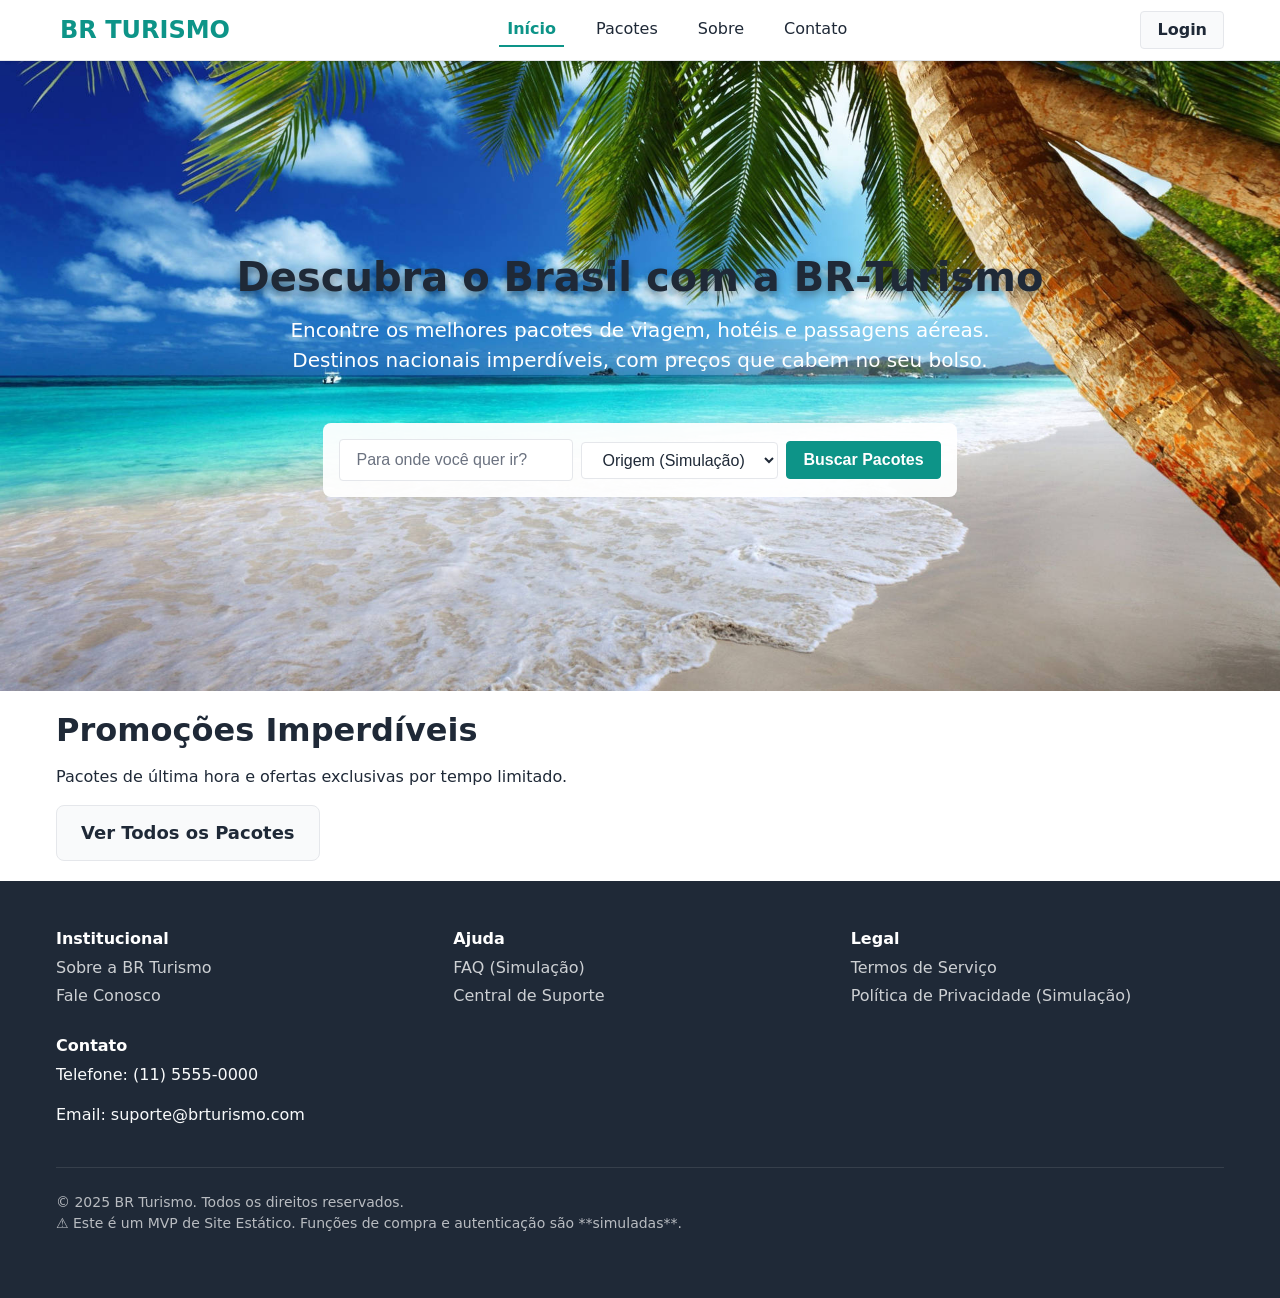
==== index.html @ df4a82db "Primeiro commit, Vai Corinthians" ====
<!DOCTYPE html>
<html lang="pt-BR">

<head>
    <title>Home | BR Turismo</title>
    <link rel="stylesheet" href="/src/css/base.css">
    <link rel="stylesheet" href="/src/css/components/header.css">
    <link rel="stylesheet" href="/src/css/components/form.css">
    <link rel="stylesheet" href="/src/css/components/button.css">
    <link rel="stylesheet" href="/src/css/components/card.css">
    <link rel="stylesheet" href="/src/css/components/footer.css">
    <link rel="stylesheet" href="/src/css/pages/home.css">
    <link rel="icon" type="image/png" href="/src/assets/images/icon.png">
</head>

<body>

    <header class="header-component">
        <div class="container">
            <a href="index.html" class="logo-placeholder">BR TURISMO</a>

            <nav id="main-nav" aria-label="Navegação Principal">
                <ul id="main-nav-list">
                    <li class="nav-item-active"><a href="index.html">Início</a></li>
                    <li><a href="results.html">Pacotes</a></li>
                    <li><a href="about.html">Sobre</a></li>
                    <li><a href="contact.html">Contato</a></li>
                </ul>
            </nav>

            <a href="login.html" class="btn btn-secondary btn-sm" style="margin-left: auto;">
                Login
            </a>

            <button id="menu-toggle" aria-expanded="false" aria-controls="main-nav-list">
                <span></span><span></span><span></span>
            </button>
        </div>
    </header>

    <main>
        <section id="hero-search">
            <div class="hero-content">

                <h1>Descubra o Brasil com a BR-Turismo</h1>

                <p>Encontre os melhores pacotes de viagem, hotéis e passagens aéreas. Destinos nacionais imperdíveis,
                    com preços que cabem no seu bolso.</p>

                <form id="main-search-form" class="search-form-component">

                    <div class="input-group">
                        <label for="search-destination" class="sr-only">Destino</label>
                        <input type="text" id="search-destination" name="destination"
                            placeholder="Para onde você quer ir?" required>
                    </div>

                    <div class="input-group">
                        <label for="search-origin" class="sr-only">Origem</label>
                        <select id="search-origin" name="origin">
                            <option value="">Origem (Simulação)</option>
                            <option value="saopaulo">São Paulo</option>
                            <option value="rio">Rio de Janeiro</option>
                        </select>
                    </div>

                    <button type="submit" class="btn btn-primary">
                        Buscar Pacotes
                    </button>
                </form>
            </div>
        </section>

        <section id="featured-packages" class="container">

            <h2>Promoções Imperdíveis</h2>
            <p class="section-subtitle">Pacotes de última hora e ofertas exclusivas por tempo limitado.</p>

            <div class="package-grid promo-grid">
            </div>

            <div class="see-all-packages-btn">
                <a href="results.html" class="btn btn-secondary btn-lg">
                    Ver Todos os Pacotes
                </a>
            </div>
        </section>

    </main>

    <footer class="footer-component">
        <div class="container">
            <div class="footer-links">
                <div>
                    <h3>Institucional</h3>
                    <ul>
                        <li><a href="about.html">Sobre a BR Turismo</a></li>
                        <li><a href="contact.html">Fale Conosco</a></li>
                    </ul>
                </div>
                <div>
                    <h3>Ajuda</h3>
                    <ul>
                        <li><a href="#">FAQ (Simulação)</a></li>
                        <li><a href="#">Central de Suporte</a></li>
                    </ul>
                </div>
                <div>
                    <h3>Legal</h3>
                    <ul>
                        <li><a href="terms.html">Termos de Serviço</a></li>
                        <li><a href="#">Política de Privacidade (Simulação)</a></li>
                    </ul>
                </div>
                <div>
                    <h3>Contato</h3>
                    <p>Telefone: (11) 5555-0000</p>
                    <p>Email: suporte@brturismo.com</p>
                </div>
            </div>
            <div class="copyright-notice">
                © 2025 BR Turismo. Todos os direitos reservados.
                <p>⚠️ Este é um MVP de Site Estático. Funções de compra e autenticação são **simuladas**.</p>
            </div>
        </div>
    </footer>

    <script type="module" src="/src/js/components/menu-toggle.js"></script>
    <script type="module" src="/src/js/pages/home.js"></script>
</body>

</html>
---- src/css/base.css ----
/**
 * 🎨 BR Turismo Design System - Tokens (CSS Custom Properties)
 * Arquivo: src/css/base.css
 * Responsabilidade: UI Designer / Design System
 */

/* ========================================================= */
/* 1. TOKENS GLOBAIS (:ROOT) */
/* ========================================================= */

:root {
    /* --- Cores Primárias (Brand - Exemplo BR Turismo) --- */
    --color-brand-primary: #0D9488;     /* Teal Vibrante - Ação Principal (Antigo: #007bff) */
    --color-brand-secondary: #f43f5e;   /* Rosa/Magenta - Para Destaques/Promoções (Complemento) */

    /* --- Cores de Feedback / Sistema --- */
    ---color-success: #10b981;           /* Verde mais moderno */
    --color-danger: #dc3545;            /* Vermelho (Padrão) */
    --color-warning: #f59e0b;           /* Amarelo/Laranja (Atenção) */
    --color-info: #3b82f6;

    /* --- Cores Neutras / Escala de Cinza (Acessibilidade WCAG AA) --- */
    --color-text-primary: #1f2937;      /* Texto principal (quase preto) */
    --color-text-secondary: #6b7280;    /* Texto de apoio (Cinza médio) */
    --color-background-base: #ffffff;   /* Fundo Principal (Simulando bg-white) */
    --color-background-light: #f9fafb;  /* Fundo de seções/Cards (Simulando bg-gray-50) */
    --color-border: #e5e7eb;            /* Cor de Bordas (Simulando gray-200) */
    --color-white: #ffffff;

    /* --- Tipografia (Fontes Padrão da Web, conforme solicitado) --- */
    --font-family-base: 'Inter', system-ui, sans-serif;
    --font-size-base: 1rem;
    --line-height-base: 1.5;

    /* Escala Tipográfica */
    --font-size-h1: 2.5rem;
    --font-size-h2: 2rem;
    --font-size-h3: 1.75rem;
    --font-size-h4: 1.5rem;
    --font-size-small: 0.875rem;

    /* --- Espaçamento (Escala 4x) --- */
    --space-xs: 0.25rem; /* 4px */
    --space-sm: 0.5rem;  /* 8px */
    --space-md: 1rem;    /* 16px */
    --space-lg: 1.5rem;  /* 24px */
    --space-xl: 3rem;    /* 48px */
    --space-xxl: 5rem;   /* 80px */

    /* --- Outros (Bordas, Sombras, Transições) --- */
    --border-radius-sm: 0.25rem;
    --border-radius-md: 0.5rem;
    --transition-speed: 0.3s;
    --shadow-sm: 0 1px 3px rgba(0, 0, 0, 0.05), 0 1px 2px rgba(0, 0, 0, 0.08);
}


/* ========================================================= */
/* 2. CSS RESET BÁSICO E REGRAS GLOBAIS */
/* ========================================================= */

*, *::before, *::after {
    box-sizing: border-box;
}

html {
    font-size: var(--font-size-base);
    line-height: var(--line-height-base);
    color: var(--color-text-primary);
    background-color: var(--color-background-base);
    -webkit-text-size-adjust: 100%; /* Fix Mobile Zoom */
}

body {
    margin: 0;
    font-family: var(--font-family-base);
    -webkit-font-smoothing: antialiased;
    text-rendering: optimizeLegibility;
}

/* Tipografia Básica (Usando tokens) */
h1, h2, h3, h4, h5, h6 {
    margin-top: 0;
    margin-bottom: var(--space-md);
    line-height: 1.2;
    color: var(--color-text-primary);
}

h1 { font-size: var(--font-size-h1); }
h2 { font-size: var(--font-size-h2); }
h3 { font-size: var(--font-size-h3); }
h4 { font-size: var(--font-size-h4); }

p {
    margin-top: 0;
    margin-bottom: var(--space-md);
}

/* Links Acessíveis */
a {
    color: var(--color-brand-primary);
    text-decoration: none;
    transition: color var(--transition-speed) ease;
}

a:hover, a:focus {
    color: var(--color-brand-secondary);
    text-decoration: underline;
    outline: 2px solid var(--color-brand-primary); /* Foco para acessibilidade */
    outline-offset: 2px;
}

/* Elementos de Acessibilidade (Visually Hidden) */
.sr-only {
    position: absolute;
    width: 1px;
    height: 1px;
    padding: 0;
    margin: -1px;
    overflow: hidden;
    clip: rect(0, 0, 0, 0);
    white-space: nowrap;
    border-width: 0;
}

.container {
    max-width: 1200px; /* Largura máxima padrão para o layout */
    margin: 0 auto;    /* CENTRALIZA horizontalmente */
    padding: 0 var(--space-md); /* Padding lateral em todos os breakpoints */
}
---- src/css/components/header.css ----
/**
 * 🎨 Componente Header (Cabeçalho)
 * Arquivo: src/css/components/header.css
 * Estratégia: Mobile-First, Foco em Acessibilidade
 */

.header-component {
    background-color: var(--color-background-base);
    border-bottom: 1px solid var(--color-border);
    padding: var(--space-sm) 0;
    position: sticky;
    /* Fixo no topo */
    top: 0;
    z-index: 100;
    box-shadow: var(--shadow-sm);
}

.header-component .container {
    display: flex;
    justify-content: space-between;
    align-items: center;
    padding: 0 var(--space-md);
    /* Padding lateral em mobile */
}

/* --- Logo Placeholder --- */
.header-component .logo-placeholder {
    font-size: var(--font-size-h4);
    font-weight: bold;
    color: var(--color-brand-primary);
    text-transform: uppercase;
    text-decoration: none;
    padding: var(--space-xs);
    outline-offset: 2px;
    /* Acessibilidade: foco visível */
}

/* --- Menu Hamburguer (Botão) --- */
#menu-toggle {
    background: none;
    border: 1px solid var(--color-border);
    color: var(--color-text-primary);
    padding: var(--space-sm);
    border-radius: var(--border-radius-sm);
    cursor: pointer;
    font-size: var(--font-size-lg);
    /* Ícone de menu */
}

/* Ocultar o botão de toggle no Desktop */
@media (min-width: 768px) {
    #menu-toggle {
        display: none;
    }
}

/* --- Navegação Principal (Mobile-First) --- */
#main-nav-list {
    list-style: none;
    position: static;
    display: flex;
    flex-direction: row;
    gap: var(--space-xl);
    /* Aumentei o gap para melhor espaçamento visual */
    /* Removendo quaisquer margens/paddings que possam desalinhar */
    margin: 0;
    padding: 0;
    margin-right: 20px;
}

/* Estado de Menu Aberto (Controlado via JS/ARIA) */
/* Quando o JS adicionar a classe 'is-open' ao #main-nav */
#main-nav.is-open #main-nav-list {
    display: flex;
}

#main-nav-list li {
    border-bottom: 1px solid var(--color-border);
}

#main-nav-list a {
    display: block;
    padding: var(--space-md);
    text-align: center;
    font-weight: 500;
}

/* --- Layout Desktop (Min-width: 768px) --- */
@media (min-width: 768px) {

    /* 1. O Container Principal (Onde está o grid) */
    .header-component .container {
        display: grid;
        grid-template-columns: auto 1fr auto;
        /* Logo | Nav Principal | Login/Ações */
        gap: var(--space-xl);
        align-items: center;
        /* Garantir alinhamento vertical */
    }

    /* Configuração da Navegação Principal */
    #main-nav {
        grid-column: 2 / 3;
        /* Ocupa a coluna central */
        /* Ajuste Chave: Usar Flexbox para centralizar a LISTA dentro desta coluna */
        display: flex;
        justify-content: center;
        /* Centraliza o conteúdo (a lista) horizontalmente */
        align-items: center;
        /* Remover width: 100%; se estiver causando problemas de alinhamento desnecessários */
    }

    /* Lista de links de navegação */
    #main-nav-list {
        position: static;
        display: flex;
        /* Links em linha */
        flex-direction: row;
        gap: var(--space-lg);
        background: none;
        border-top: none;
        box-shadow: none;
    }

    #main-nav-list li {
        border-bottom: none;
    }

    /* Estilos de link da Referência (Hover e Active) */
    #main-nav-list a {
        padding: var(--space-xs) var(--space-sm);
        text-align: left;
        color: var(--color-text-primary);
        transition: color 0.2s, border-bottom 0.2s;
        border-bottom: 2px solid transparent;
        /* Para o efeito de hover/active */
    }

    #main-nav-list a:hover {
        color: var(--color-brand-primary);
        border-bottom-color: var(--color-brand-secondary);
        /* Efeito de linha amarela */
    }

    /* Simulação de estado ativo */
    #main-nav-list .nav-item-active a {
        color: var(--color-brand-primary);
        font-weight: bold;
        border-bottom-color: var(--color-brand-primary);
    }

    /* Oculta o botão hamburguer no desktop */
    #menu-toggle {
        display: none;
    }
}
---- src/css/components/form.css ----
/**
 * 🎨 Componente Form (Inputs e Estrutura de Formulário)
 * Arquivo: src/css/components/form.css
 * Estratégia: Inputs claros, foco A11y, feedback de validação.
 */

/* --- Configuração Base de Inputs --- */
input:not([type="checkbox"]):not([type="radio"]):not([type="submit"]),
textarea,
select {
    display: block;
    width: 100%;
    padding: var(--space-sm) var(--space-md);
    font-size: var(--font-size-base);
    line-height: 1.5;
    color: var(--color-text-primary);
    background-color: var(--color-white);
    background-clip: padding-box;
    border: 1px solid var(--color-border);
    border-radius: var(--border-radius-sm);
    transition: border-color var(--transition-speed), box-shadow var(--transition-speed);
}

/* Placeholder Styling */
::placeholder {
    color: var(--color-text-secondary);
    opacity: 1; /* Padrão em navegadores antigos */
}

/* Focus State Acessível */
input:focus, textarea:focus, select:focus {
    color: var(--color-text-primary);
    background-color: var(--color-white);
    border-color: color-mix(in srgb, var(--color-brand-primary) 80%, white);
    outline: 0;
    box-shadow: 0 0 0 0.2rem color-mix(in srgb, var(--color-brand-primary) 25%, white);
}

/* Estrutura Básica de Agrupamento */
.form-group {
    margin-bottom: var(--space-md);
}

.form-group label {
    display: block;
    margin-bottom: var(--space-xs);
    font-weight: 500;
}

/* --- Feedback de Validação (JS controlará estas classes) --- */
/* Input Válido */
.is-valid {
    border-color: var(--color-success);
    padding-right: 2.25rem; /* Espaço para ícone de sucesso */
    /* ... Estilo para ícone de sucesso a ser implementado ... */
}
.is-valid:focus {
    box-shadow: 0 0 0 0.2rem color-mix(in srgb, var(--color-success) 25%, white);
}

/* Input Inválido */
.is-invalid {
    border-color: var(--color-danger);
    padding-right: 2.25rem; /* Espaço para ícone de erro */
}
.is-invalid:focus {
    box-shadow: 0 0 0 0.2rem color-mix(in srgb, var(--color-danger) 25%, white);
}

.invalid-feedback {
    display: none; /* Exibido via JS quando o campo é .is-invalid */
    width: 100%;
    margin-top: var(--space-xs);
    font-size: var(--font-size-small);
    color: var(--color-danger);
}

.is-invalid ~ .invalid-feedback {
    display: block;
}

/* --- Estilo Específico do Formulário de Busca (Home) --- */
/* Mobile: Inputs empilhados verticalmente */
.search-form-component {
    display: flex;
    flex-direction: column;
    gap: var(--space-md); /* Espaçamento entre campos */
    padding: var(--space-lg);
    background-color: rgba(255, 255, 255, 0.9); /* Fundo semi-transparente para destaque */
    border-radius: var(--border-radius-md);
    box-shadow: var(--shadow-sm);
}

/* Desktop: Inputs em linha (flex wrap) */
@media (min-width: 768px) {
    .search-form-component {
        flex-direction: row;
        flex-wrap: nowrap; /* Não quebra linha, se possível */
        align-items: center;
        gap: var(--space-sm);
        padding: var(--space-md);
    }
    
    .search-form-component .form-group {
        flex-grow: 1; /* Faz os campos de input crescerem igualmente */
        margin-bottom: 0;
    }
    
    .search-form-component .btn-lg {
        flex-shrink: 0; /* Impede o botão de encolher */
        height: 100%; /* Ajusta a altura para ficar lado a lado com os inputs */
        /* Ajuste fino para a altura do botão no desktop */
        align-self: stretch; 
    }
}
---- src/css/components/button.css ----
/**
 * 🎨 Componente Button (Botões)
 * Arquivo: src/css/components/button.css
 * Estratégia: Estilos base para todos, variantes para cores, foco A11y.
 */

/* --- Estilo Base (Aplicado à classe .btn) --- */
.btn {
    display: inline-block;
    padding: var(--space-sm) var(--space-md);
    font-size: var(--font-size-base);
    font-weight: 600;
    line-height: 1.2;
    text-align: center;
    text-decoration: none;
    cursor: pointer;
    border-radius: var(--border-radius-sm);
    transition: background-color var(--transition-speed), border-color var(--transition-speed), color var(--transition-speed);
    border: 1px solid transparent; /* Para evitar pulo visual ao mudar de cor */
}

/* Foco de Acessibilidade (WCAG AA) */
.btn:focus {
    outline: none; /* Remove o outline padrão do browser */
    box-shadow: 0 0 0 4px var(--color-background-base), 0 0 0 6px var(--color-brand-primary);
}

/* Estado Desabilitado */
.btn:disabled, .btn[aria-disabled="true"] {
    opacity: 0.6;
    pointer-events: none;
    cursor: not-allowed;
}


/* --- Variação Primária (Ação Principal) --- */
.btn-primary {
    color: var(--color-white);
    background-color: var(--color-brand-primary);
    border-color: var(--color-brand-primary);
}

.btn-primary:hover {
    background-color: color-mix(in srgb, var(--color-brand-primary) 85%, black); /* Escurece um pouco */
    border-color: color-mix(in srgb, var(--color-brand-primary) 85%, black);
    text-decoration: none;
}

/* --- Variação Secundária (Ação de Apoio) --- */
.btn-secondary {
    color: var(--color-text-primary);
    background-color: var(--color-background-light);
    border-color: var(--color-border);
}

.btn-secondary:hover {
    background-color: color-mix(in srgb, var(--color-background-light) 90%, black);
    border-color: color-mix(in srgb, var(--color-border) 90%, black);
    text-decoration: none;
}

/* --- Variação de Tamanho Grande (CTAs grandes) --- */
.btn-lg {
    padding: var(--space-md) var(--space-lg);
    font-size: 1.125rem; /* Um pouco maior que o base */
    border-radius: var(--border-radius-md);
}

/* --- Variação de Link (Botão com aparência de Link) --- */
.btn-link {
    background: none;
    border: none;
    color: var(--color-brand-primary);
    padding: var(--space-xs);
}

.btn-link:hover {
    text-decoration: underline;
}
---- src/css/components/card.css ----
/**
 * 🎨 Componente Card (Usado para Pacotes, Hotéis, Promoções)
 * Arquivo: src/css/components/card.css
 * Estratégia: Design moderno, responsivo e focado na legibilidade.
 */

.card-component {
    background-color: var(--color-background-base);
    border: 1px solid var(--color-border);
    border-radius: var(--border-radius-md);
    overflow: hidden; /* Garante que a imagem respeite o border-radius */
    box-shadow: var(--shadow-sm);
    transition: box-shadow 0.3s ease, transform 0.3s ease;
    display: flex;
    flex-direction: column; /* Padrão Mobile: empilha os elementos */
}

/* Efeito de interação (Hover) */
.card-component:hover {
    box-shadow: 0 4px 12px rgba(0, 0, 0, 0.15);
    transform: translateY(-2px); /* Efeito sutil para indicar interatividade */
}

/* --- Imagem do Card --- */
.card-component img {
    width: 100%;
    /* Altura fixa para consistência visual na grade */
    height: 200px; 
    object-fit: cover; /* Garante que a imagem preencha o espaço sem distorcer */
    display: block;
}

/* --- Corpo do Card (Texto) --- */
.card-body {
    padding: var(--space-md);
    flex-grow: 1; /* Permite que o corpo ocupe o espaço restante */
    display: flex;
    flex-direction: column;
}

.card-title {
    font-size: 1.25rem;
    margin-bottom: var(--space-xs);
    color: var(--color-brand-primary);
    line-height: 1.3;
}

.card-location {
    font-size: var(--font-size-small);
    color: var(--color-text-secondary);
    margin-bottom: var(--space-sm);
}

.card-description {
    font-size: var(--font-size-base);
    color: var(--color-text-primary);
    margin-bottom: var(--space-md);
    flex-grow: 1; /* Garante que a descrição empurre o footer para baixo */
}

/* --- Rodapé do Card (Preço e CTA) --- */
.card-footer {
    display: flex;
    justify-content: space-between;
    align-items: center;
    padding-top: var(--space-sm);
    border-top: 1px solid var(--color-border);
    margin-top: auto; /* Garante que o footer fique sempre no final */
}

.card-price {
    font-size: 1.4rem;
    font-weight: bold;
    color: var(--color-danger); /* Usado para destacar o preço/oferta */
}

/* --- Estilo Específico para o Link dentro do Card --- */
.card-footer .btn {
    padding: var(--space-sm) var(--space-md);
    font-size: var(--font-size-small);
}


/* --- Variante Horizontal para Resultados de Busca (Opcional, mas útil) --- */
/*
@media (min-width: 768px) {
    .card-component.horizontal {
        flex-direction: row;
        height: 250px;
    }
    .card-component.horizontal img {
        width: 35%;
        height: 100%;
        max-width: 300px;
    }
    .card-component.horizontal .card-body {
        padding: var(--space-lg);
    }
}
*/
---- src/css/components/footer.css ----
/**
 * 🎨 Componente Footer (Rodapé)
 * Arquivo: src/css/components/footer.css
 * Estratégia: Mobile-First, Links Legais
 */

.footer-component {
    background-color: var(--color-text-primary); /* Fundo escuro */
    color: var(--color-background-light);
    padding: var(--space-xl) 0;
    margin-top: 20px;
}

.footer-component a {
    color: var(--color-background-light);
    opacity: 0.8;
}

.footer-component a:hover {
    color: var(--color-brand-secondary);
    opacity: 1;
    text-decoration: underline;
}

.footer-component .container {
    max-width: 1200px;
    margin: 0 auto;
    padding: 0 var(--space-md);
}

/* --- Links do Footer (Mobile: Pilha Vertical) --- */
.footer-links {
    display: grid;
    /* Mobile: 1 coluna */
    grid-template-columns: 1fr;
    gap: var(--space-lg);
    margin-bottom: var(--space-lg);
    padding-bottom: var(--space-lg);
    border-bottom: 1px solid rgba(255, 255, 255, 0.1); /* Divisor discreto */
}

.footer-links h3 {
    color: var(--color-background-base);
    font-size: var(--font-size-base);
    margin-bottom: var(--space-sm);
}

.footer-links ul {
    list-style: none;
    padding: 0;
    margin: 0;
}

.footer-links li {
    margin-bottom: var(--space-xs);
}

/* --- Copyright e Aviso --- */
.copyright-notice {
    text-align: center;
    font-size: var(--font-size-small);
    opacity: 0.7;
    margin-top: var(--space-lg);
}

.simulated-warning {
    display: block; /* Quebra de linha */
    color: var(--color-danger);
    font-weight: bold;
    margin-top: var(--space-sm);
}

/* --- Layout Desktop (Min-width: 768px) --- */
@media (min-width: 768px) {
    .footer-links {
        /* Desktop: 3 colunas */
        grid-template-columns: repeat(3, 1fr);
        text-align: left;
    }
    
    .copyright-notice {
        text-align: left;
    }
    
    .simulated-warning {
        display: inline;
        margin-left: var(--space-md);
    }
}
---- src/css/pages/home.css ----
/**
 * 🎨 Estilos Específicos da Página Home / Landing (index.html)
 * Arquivo: src/css/pages/home.css
 * Estratégia: Mobile-First, Foco na Área de Busca (Hero)
 */

/* Container Centralizador (reutilizável) */
.container {
    max-width: 1200px;
    margin: 0 auto;
    padding: 0 var(--space-md); /* Padding lateral em todos os breakpoints */
}

/* --- 1. Seção de Busca Principal (Hero) --- */
#hero-search {
    position: relative;
    /* Imagem de Praia com Overlay Escuro */
    background: url('/src/assets/images/landingimg.jpg') center/cover;
    color: var(--color-white);
    padding: 6rem 0;
    min-height: 70vh; 
    /* Garante que o conteúdo fique no centro */
    display: flex;
    align-items: center;
    justify-content: center;
    text-align: center;
    margin-bottom: 20px;
}

.hero-content {
    max-width: 900px; 
    margin: 0 auto;
    display: flex;
    flex-direction: column;
    align-items: center;
}

.hero-content h1 {
    /* Novo estilo de Título: Grande e Impactante */
    font-size: clamp(2.5rem, 5vw, 3.5rem); 
    font-weight: 900; /* Extra Bold */
    margin-bottom: var(--space-md);
    line-height: 1.1;
    text-shadow: 0 4px 8px rgba(0, 0, 0, 0.4);
}

.hero-content p {
    font-size: clamp(1rem, 2vw, 1.25rem); /* Subtítulo */
    line-height: 1.5;
    margin-bottom: var(--space-xl);
    max-width: 700px;
    font-weight: 300;
}

/* Formulário de Busca - MANTIDO ESTILOS DE FORM.CSS, APENAS LAYOUT */
.hero-search-form {
    display: flex;
    flex-direction: column; /* Mobile: Pilha */
    gap: var(--space-sm);
    width: 100%;
    max-width: 700px; 
    padding: var(--space-md); /* Fundo branco/claro do form.css dará contraste */
}

@media (min-width: 768px) {
    .hero-search-form {
        flex-direction: row; /* Desktop: em linha */
        gap: var(--space-xs);
        padding: var(--space-sm);
    }
    
    .hero-search-form .input-group {
        flex: 1; /* Inputs ocupam o mesmo espaço */
    }
    
    .hero-search-form .btn {
        width: 150px; /* Botão de busca tem largura fixa */
        flex-shrink: 0;
    }
}

/* --- Ajuste do Formulário de Busca no Hero --- */
/* Sobrescreve o estilo base do form-component para o Hero */
#main-search-form {
    max-width: 90%;
    margin: var(--space-x2) auto 0; /* Centraliza */
    background-color: rgba(255, 255, 255, 0.95);
    /* Retiramos as sombras para dar um ar mais limpo no destaque */
    box-shadow: none; 
}

/* Estilo para inputs dentro do formulário do Hero */
#main-search-form input, #main-search-form select {
    background-color: var(--color-white);
    border-color: var(--color-border);
}

/* --- 2. Seção de Destaques/Promoções --- */
#featured-promos {
    padding: var(--space-x1) 0;
}

#featured-promos h2 {
    text-align: center;
    margin-bottom: var(--space-x1);
    color: var(--color-text-primary);
}

.promo-grid {
    display: grid;
    /* Mobile: 1 coluna por padrão */
    grid-template-columns: 1fr; 
    gap: var(--space-lg);
}

/* --- Layout Tablet/Desktop --- */
@media (min-width: 600px) {
    #hero-search h1 {
        font-size: var(--font-size-h1); /* Tamanho maior no desktop */
    }
    
    .promo-grid {
        /* Tablet: 2 colunas */
        grid-template-columns: repeat(2, 1fr);
    }
}

@media (min-width: 992px) {
    .promo-grid {
        /* Desktop: 3 colunas */
        grid-template-columns: repeat(3, 1fr);
    }
}

/* --- 3. Seção de Newsletter --- */
#newsletter {
    padding: var(--space-xl) 0;
    text-align: center;
    background-color: var(--color-background-light);
}

#newsletter-form {
    max-width: 500px;
    margin: 0 auto;
    display: flex;
    flex-direction: column;
    gap: var(--space-md);
}

@media (min-width: 600px) {
    #newsletter-form {
        flex-direction: row;
        gap: var(--space-sm);
    }
    #newsletter-form input {
        flex-grow: 1;
    }
}
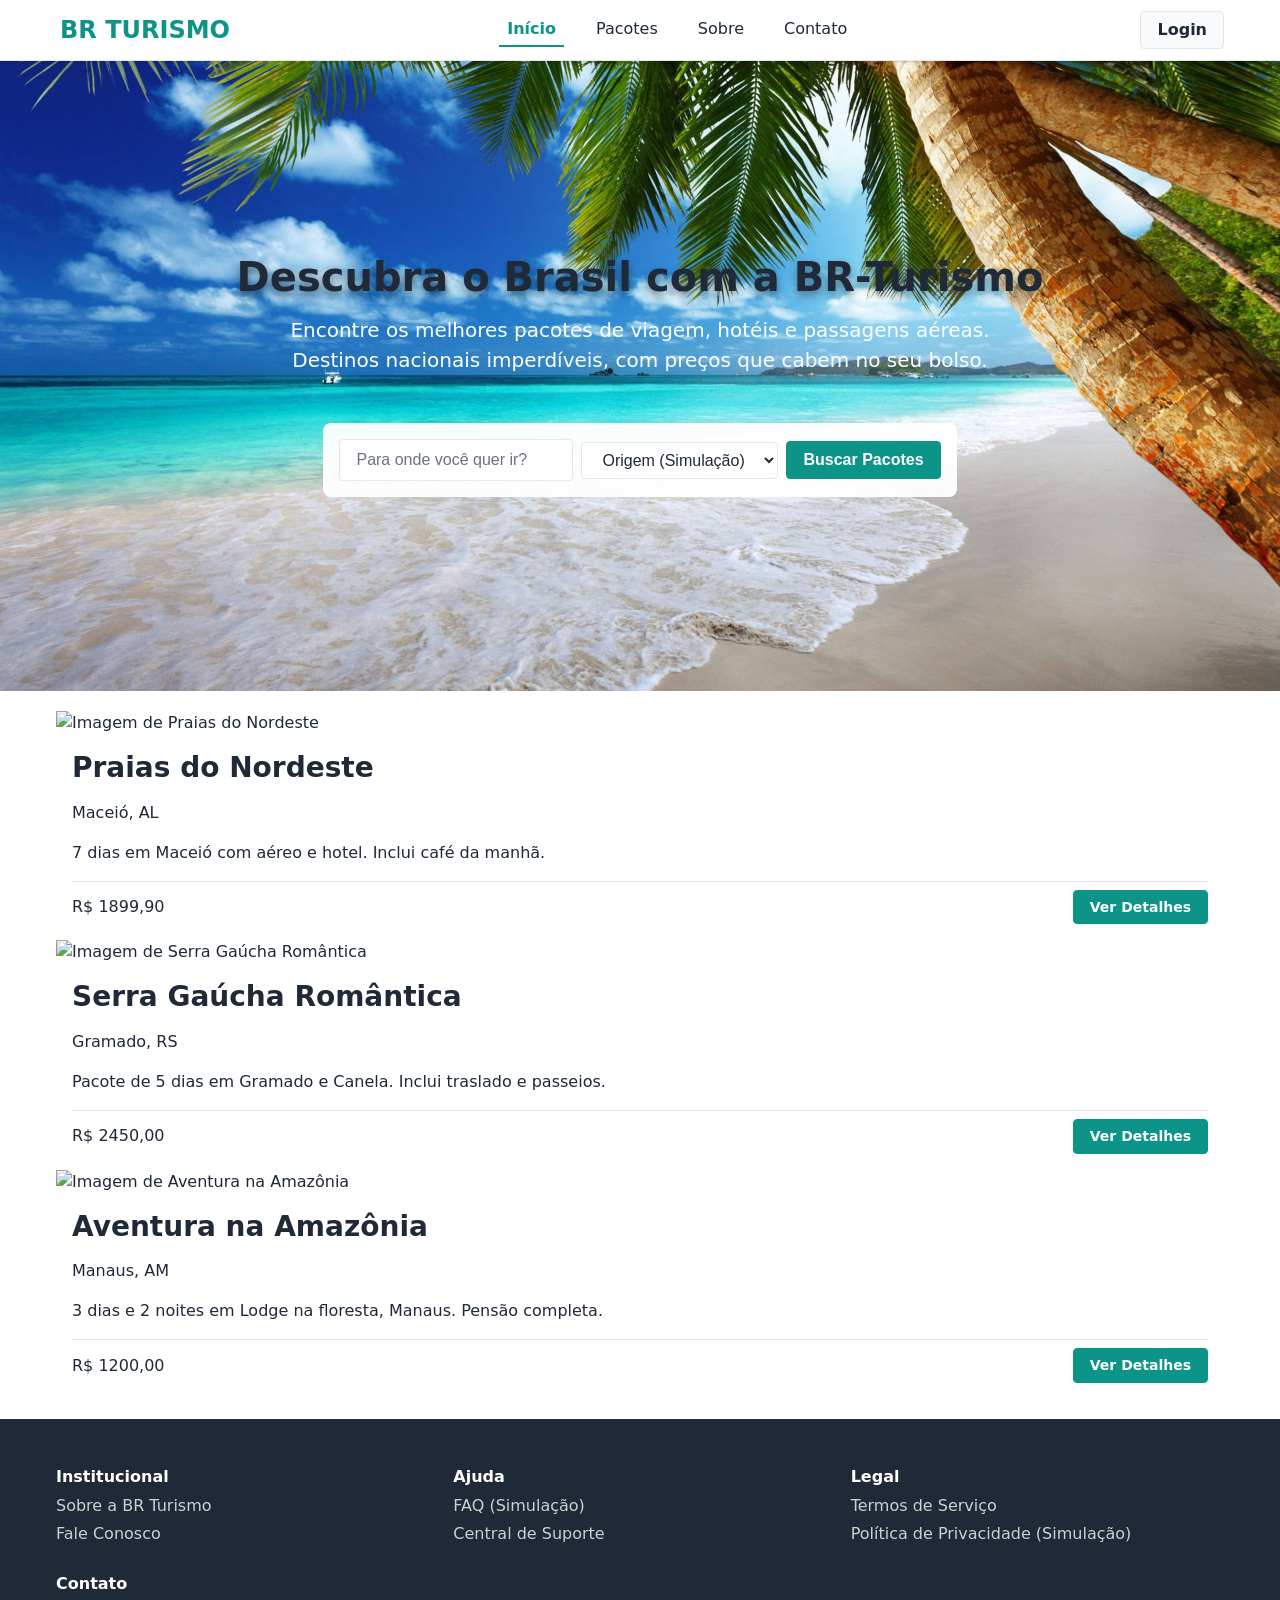
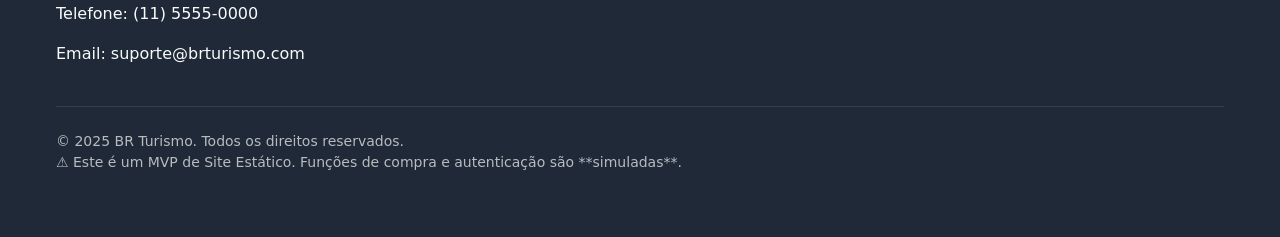
==== commit 015d79ac: "Incompleto: Arrumando JS das paginas" ====
--- a/index.html
+++ b/index.html
@@ -3,14 +3,14 @@
 
 <head>
     <title>Home | BR Turismo</title>
-    <link rel="stylesheet" href="/src/css/base.css">
-    <link rel="stylesheet" href="/src/css/components/header.css">
-    <link rel="stylesheet" href="/src/css/components/form.css">
-    <link rel="stylesheet" href="/src/css/components/button.css">
-    <link rel="stylesheet" href="/src/css/components/card.css">
-    <link rel="stylesheet" href="/src/css/components/footer.css">
-    <link rel="stylesheet" href="/src/css/pages/home.css">
-    <link rel="icon" type="image/png" href="/src/assets/images/icon.png">
+    <link rel="stylesheet" href="./src/css/base.css">
+    <link rel="stylesheet" href="./src/css/components/header.css">
+    <link rel="stylesheet" href="./src/css/components/form.css">
+    <link rel="stylesheet" href="./src/css/components/button.css">
+    <link rel="stylesheet" href="./src/css/components/card.css">
+    <link rel="stylesheet" href="./src/css/components/footer.css">
+    <link rel="stylesheet" href="./src/css/pages/home.css">
+    <link rel="icon" type="image/png" href="./src/assets/images/icon.png">
 </head>
 
 <body>
@@ -28,7 +28,7 @@
                 </ul>
             </nav>
 
-            <a href="login.html" class="btn btn-secondary btn-sm" style="margin-left: auto;">
+            <a href="login.html" id="header-auth-link" class="btn btn-secondary btn-sm" style="margin-left: auto;">
                 Login
             </a>
 
@@ -125,8 +125,17 @@
         </div>
     </footer>
 
-    <script type="module" src="/src/js/components/menu-toggle.js"></script>
-    <script type="module" src="/src/js/pages/home.js"></script>
+    <script type="module">
+        import { setupMenuToggle } from './src/js/components/menu-toggle.js';
+        import { initHeaderAuth } from './src/js/components/header-auth.js'; 
+        import { initHomePage } from './src/js/pages/home.js';
+
+        document.addEventListener('DOMContentLoaded', () => {
+            setupMenuToggle();
+            initHeaderAuth(); // Chamada para atualizar o link
+            initHomePage();
+        });
+    </script>
 </body>
 
 </html>
--- a/src/css/pages/home.css
+++ b/src/css/pages/home.css
@@ -15,7 +15,7 @@
 #hero-search {
     position: relative;
     /* Imagem de Praia com Overlay Escuro */
-    background: url('/src/assets/images/landingimg.jpg') center/cover;
+    background: url('../../assets/images/landingimg.jpg') center/cover;
     color: var(--color-white);
     padding: 6rem 0;
     min-height: 70vh; 
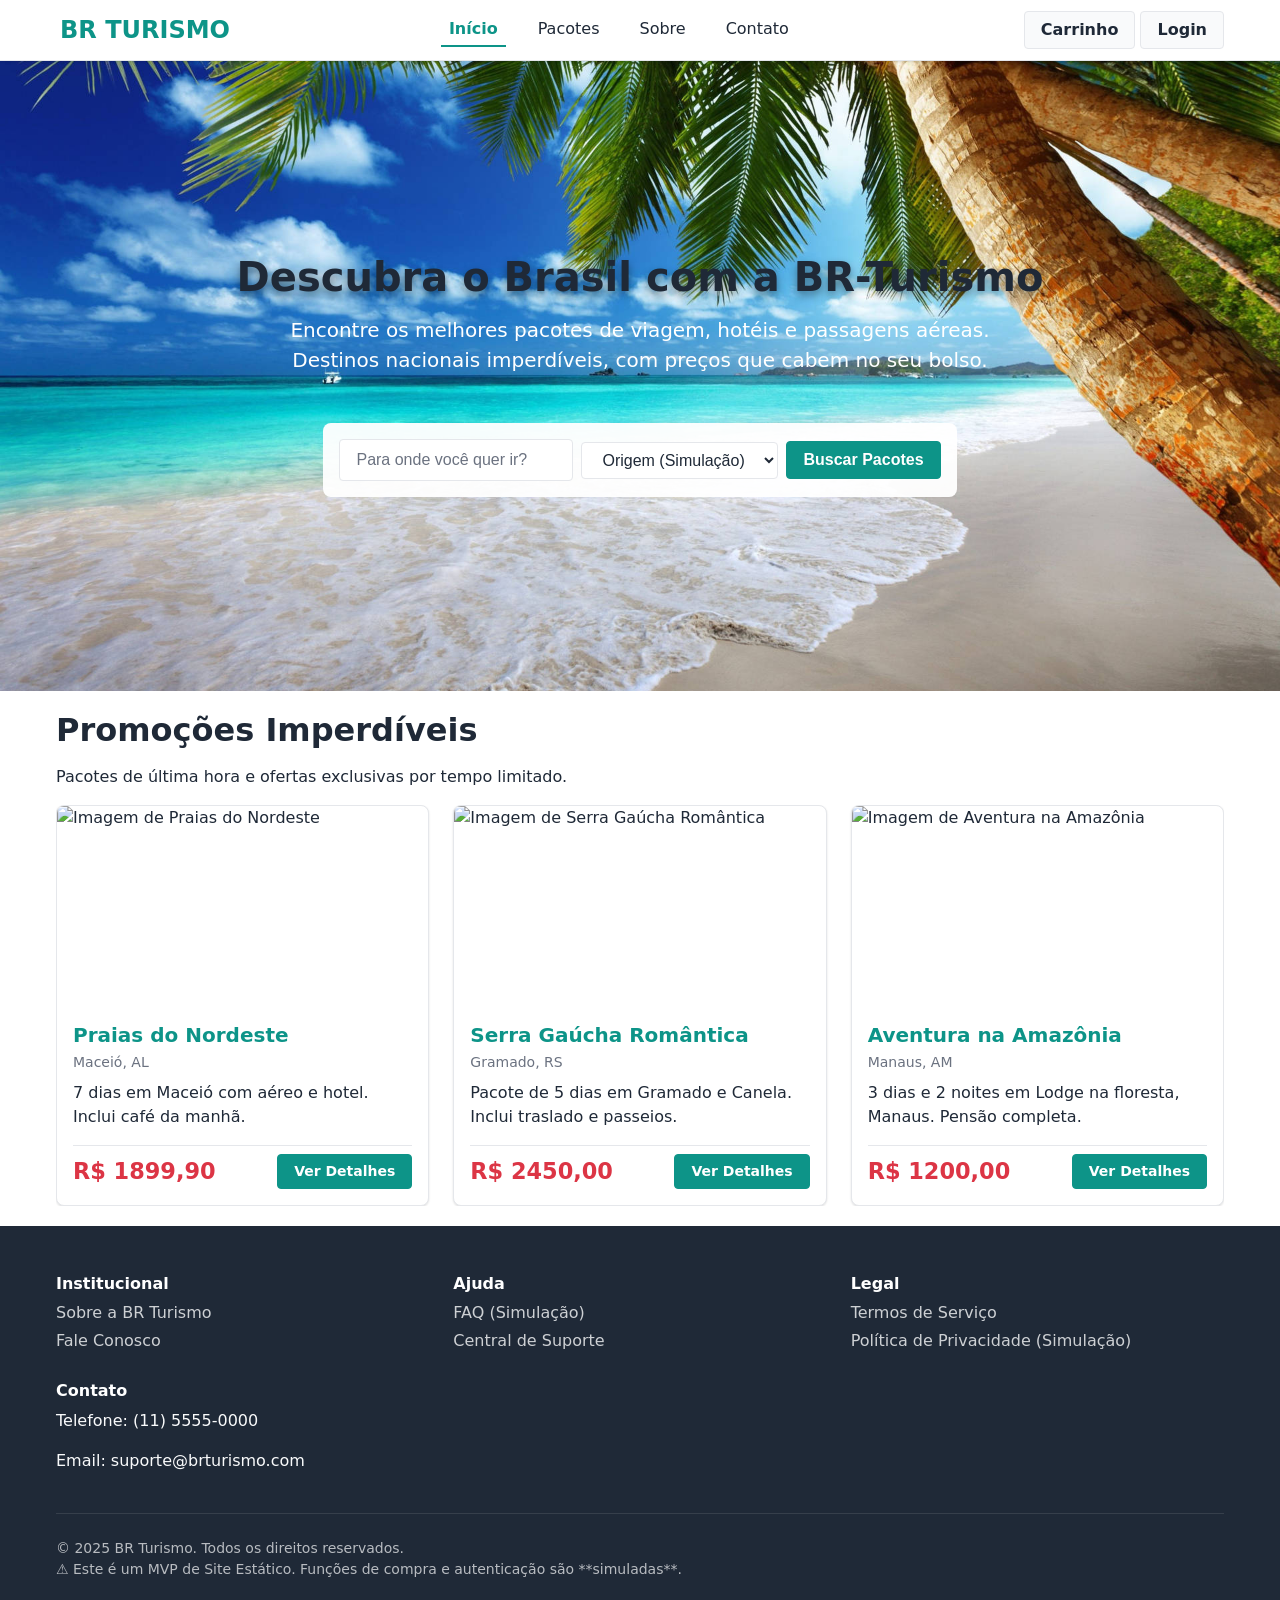
==== commit 6c504caa: "Multiple Alt" ====
--- a/index.html
+++ b/index.html
@@ -27,11 +27,12 @@
                     <li><a href="contact.html">Contato</a></li>
                 </ul>
             </nav>
-
-            <a href="login.html" id="header-auth-link" class="btn btn-secondary btn-sm" style="margin-left: auto;">
-                Login
-            </a>
-
+            
+            <div class="header-actions">
+                <a href="cart.html" class="btn btn-secondary btn-sm cart-link">Carrinho</a>
+                <a href="user-panel.html" id="header-auth-link" class="btn btn-primary btn-sm auth-status">Entrar</a>
+            </div>
+            
             <button id="menu-toggle" aria-expanded="false" aria-controls="main-nav-list">
                 <span></span><span></span><span></span>
             </button>
@@ -77,12 +78,6 @@
             <p class="section-subtitle">Pacotes de última hora e ofertas exclusivas por tempo limitado.</p>
 
             <div class="package-grid promo-grid">
-            </div>
-
-            <div class="see-all-packages-btn">
-                <a href="results.html" class="btn btn-secondary btn-lg">
-                    Ver Todos os Pacotes
-                </a>
             </div>
         </section>
 
--- a/src/css/components/header.css
+++ b/src/css/components/header.css
@@ -21,6 +21,10 @@
     align-items: center;
     padding: 0 var(--space-md);
     /* Padding lateral em mobile */
+}
+
+.header-component .container .btn {
+    margin: 0; /* Remove qualquer margem externa que possa causar desalinhamento */
 }
 
 /* --- Logo Placeholder --- */
--- a/src/css/components/button.css
+++ b/src/css/components/button.css
@@ -64,6 +64,7 @@
     padding: var(--space-md) var(--space-lg);
     font-size: 1.125rem; /* Um pouco maior que o base */
     border-radius: var(--border-radius-md);
+    margin-top: 10px;
 }
 
 /* --- Variação de Link (Botão com aparência de Link) --- */
--- a/src/css/pages/home.css
+++ b/src/css/pages/home.css
@@ -8,7 +8,8 @@
 .container {
     max-width: 1200px;
     margin: 0 auto;
-    padding: 0 var(--space-md); /* Padding lateral em todos os breakpoints */
+    padding: 0 var(--space-md);
+    /* Padding lateral em todos os breakpoints */
 }
 
 /* --- 1. Seção de Busca Principal (Hero) --- */
@@ -18,7 +19,7 @@
     background: url('../../assets/images/landingimg.jpg') center/cover;
     color: var(--color-white);
     padding: 6rem 0;
-    min-height: 70vh; 
+    min-height: 70vh;
     /* Garante que o conteúdo fique no centro */
     display: flex;
     align-items: center;
@@ -28,7 +29,7 @@
 }
 
 .hero-content {
-    max-width: 900px; 
+    max-width: 900px;
     margin: 0 auto;
     display: flex;
     flex-direction: column;
@@ -37,15 +38,17 @@
 
 .hero-content h1 {
     /* Novo estilo de Título: Grande e Impactante */
-    font-size: clamp(2.5rem, 5vw, 3.5rem); 
-    font-weight: 900; /* Extra Bold */
+    font-size: clamp(2.5rem, 5vw, 3.5rem);
+    font-weight: 900;
+    /* Extra Bold */
     margin-bottom: var(--space-md);
     line-height: 1.1;
     text-shadow: 0 4px 8px rgba(0, 0, 0, 0.4);
 }
 
 .hero-content p {
-    font-size: clamp(1rem, 2vw, 1.25rem); /* Subtítulo */
+    font-size: clamp(1rem, 2vw, 1.25rem);
+    /* Subtítulo */
     line-height: 1.5;
     margin-bottom: var(--space-xl);
     max-width: 700px;
@@ -55,26 +58,31 @@
 /* Formulário de Busca - MANTIDO ESTILOS DE FORM.CSS, APENAS LAYOUT */
 .hero-search-form {
     display: flex;
-    flex-direction: column; /* Mobile: Pilha */
+    flex-direction: column;
+    /* Mobile: Pilha */
     gap: var(--space-sm);
     width: 100%;
-    max-width: 700px; 
-    padding: var(--space-md); /* Fundo branco/claro do form.css dará contraste */
+    max-width: 700px;
+    padding: var(--space-md);
+    /* Fundo branco/claro do form.css dará contraste */
 }
 
 @media (min-width: 768px) {
     .hero-search-form {
-        flex-direction: row; /* Desktop: em linha */
+        flex-direction: row;
+        /* Desktop: em linha */
         gap: var(--space-xs);
         padding: var(--space-sm);
     }
-    
+
     .hero-search-form .input-group {
-        flex: 1; /* Inputs ocupam o mesmo espaço */
+        flex: 1;
+        /* Inputs ocupam o mesmo espaço */
     }
-    
+
     .hero-search-form .btn {
-        width: 150px; /* Botão de busca tem largura fixa */
+        width: 150px;
+        /* Botão de busca tem largura fixa */
         flex-shrink: 0;
     }
 }
@@ -83,14 +91,16 @@
 /* Sobrescreve o estilo base do form-component para o Hero */
 #main-search-form {
     max-width: 90%;
-    margin: var(--space-x2) auto 0; /* Centraliza */
+    margin: var(--space-x2) auto 0;
+    /* Centraliza */
     background-color: rgba(255, 255, 255, 0.95);
     /* Retiramos as sombras para dar um ar mais limpo no destaque */
-    box-shadow: none; 
+    box-shadow: none;
 }
 
 /* Estilo para inputs dentro do formulário do Hero */
-#main-search-form input, #main-search-form select {
+#main-search-form input,
+#main-search-form select {
     background-color: var(--color-white);
     border-color: var(--color-border);
 }
@@ -107,23 +117,59 @@
 }
 
 .promo-grid {
-    display: grid;
-    /* Mobile: 1 coluna por padrão */
-    grid-template-columns: 1fr; 
+    /* Novo Layout para Carrossel Simples (Scroll Horizontal) */
+    display: flex;
     gap: var(--space-lg);
+    overflow-x: auto;
+    /* Permite a rolagem horizontal */
+    padding-bottom: var(--space-md);
+    /* Espaço para a barra de rolagem */
+    scroll-snap-type: x mandatory;
+    /* Efeito de 'snap' ao rolar */
+}
+
+.promo-grid>.card-component {
+    min-width: 280px;
+    /* Largura fixa ou mínima para o card */
+    flex-shrink: 0;
+    /* Impede que os cards encolham */
+    scroll-snap-align: start;
+    /* Alinhamento para o 'snap' */
 }
 
 /* --- Layout Tablet/Desktop --- */
 @media (min-width: 600px) {
     #hero-search h1 {
-        font-size: var(--font-size-h1); /* Tamanho maior no desktop */
+        font-size: var(--font-size-h1);
+        /* Tamanho maior no desktop */
     }
-    
+
     .promo-grid {
-        /* Tablet: 2 colunas */
+        /* No Desktop, volta para o Grid para exibir 2 ou 3 colunas completas */
+        display: grid;
         grid-template-columns: repeat(2, 1fr);
+        overflow-x: hidden;
+        /* Remove a rolagem horizontal no desktop */
+        padding-bottom: 0;
+    }
+
+    .promo-grid>.card-component {
+        min-width: auto;
+        /* Remove a largura fixa do mobile */
+        flex-shrink: 1;
+        /* Permite o encolhimento normal */
+    }
+
+    #newsletter-form {
+        flex-direction: row;
+        gap: var(--space-sm);
+    }
+
+    #newsletter-form input {
+        flex-grow: 1;
     }
 }
+
 
 @media (min-width: 992px) {
     .promo-grid {
@@ -145,14 +191,4 @@
     display: flex;
     flex-direction: column;
     gap: var(--space-md);
-}
-
-@media (min-width: 600px) {
-    #newsletter-form {
-        flex-direction: row;
-        gap: var(--space-sm);
-    }
-    #newsletter-form input {
-        flex-grow: 1;
-    }
 }
